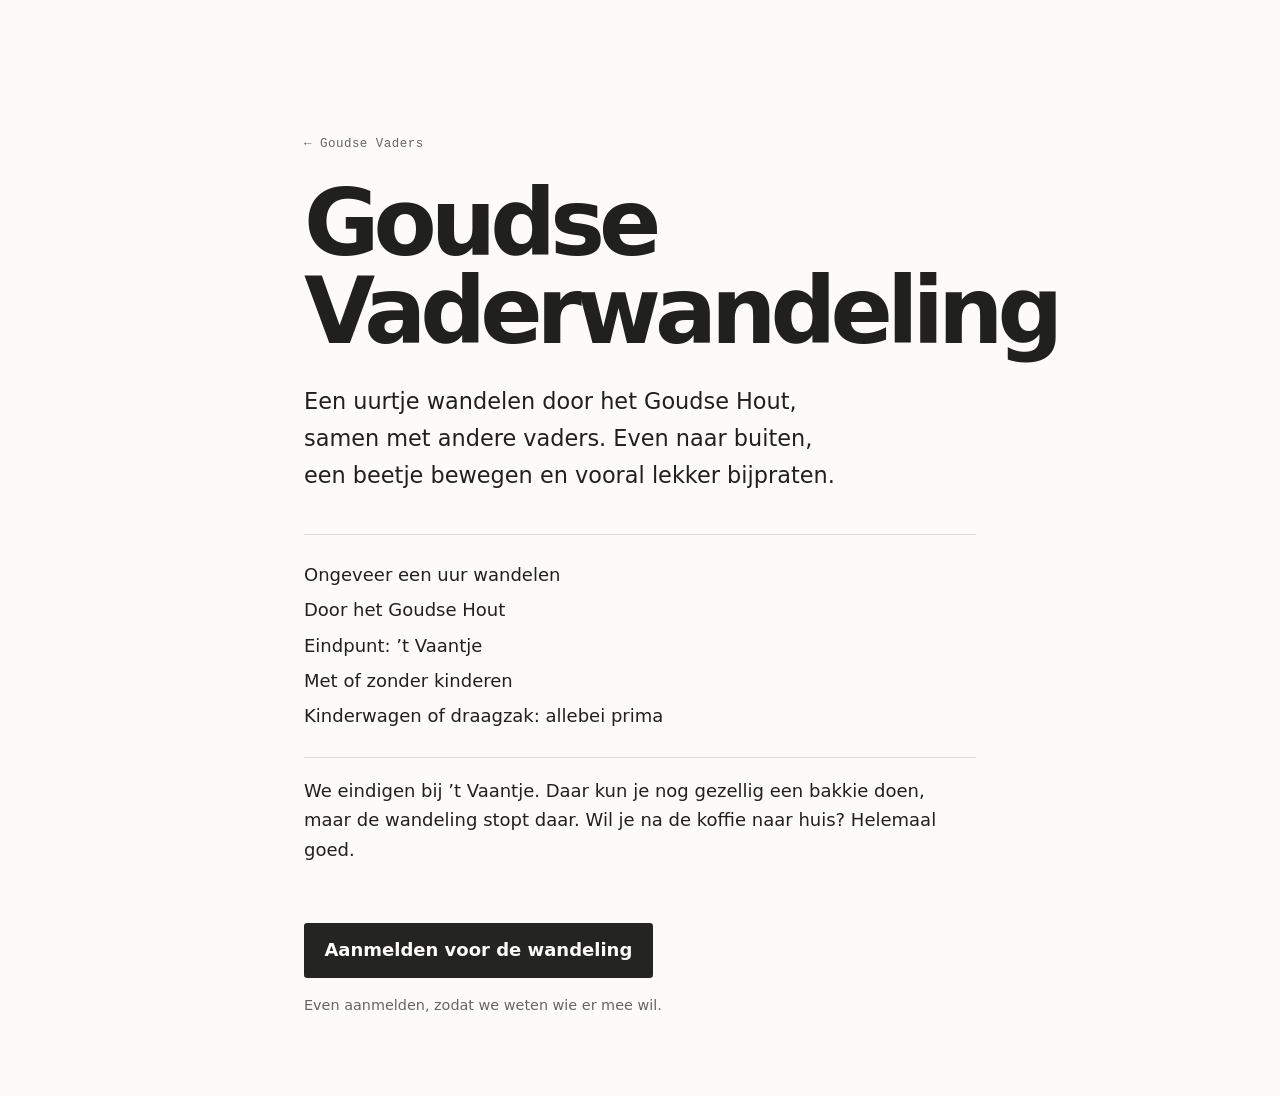
==== wandeling/index.html @ 030c8893 "Verwijder emoji's van wandelpagina" ====
<!doctype html>
<html lang="nl">
  <head>
    <meta charset="utf-8">
    <meta name="viewport" content="width=device-width, initial-scale=1">
    <title>Goudse Vaderwandeling | Goudse Vaders</title>
    <meta name="description" content="Een uurtje wandelen door het Goudse Hout met andere vaders. De Goudse Vaderwandeling eindigt bij ’t Vaantje.">
    <meta name="robots" content="index, follow">
    <link rel="canonical" href="https://goudsevaders.nl/wandeling">
    <link rel="stylesheet" href="../styles.css">
    <style>
      .walk { width:min(100% - 3rem,42rem); margin:0 auto; padding:clamp(4.5rem,14vh,8rem) 0 4rem; }
      .back { color:var(--muted); font-family:ui-monospace,"SFMono-Regular",Menlo,Consolas,monospace; font-size:.78rem; letter-spacing:.04em; text-decoration:none; }
      .back:hover { color:var(--ink); }
      h1 { max-width:14ch; margin:1.5rem 0 1.65rem; font-size:clamp(2.8rem,9vw,5.75rem); font-weight:650; letter-spacing:-.065em; line-height:.96; }
      .lead { max-width:34rem; margin:0; font-size:clamp(1.15rem,2.6vw,1.4rem); }
      .details { margin:2.5rem 0 0; padding:1.25rem 0; border-top:1px solid #deddd8; border-bottom:1px solid #deddd8; }
      .details p { margin:.35rem 0; }
      .cta { display:inline-block; margin-top:2.5rem; padding:.85rem 1.15rem; border:2px solid var(--accent); border-radius:.2rem; background:var(--accent); color:var(--paper); font-weight:700; line-height:1.35; text-decoration:none; }
      .cta:hover { background:transparent; color:var(--accent); }
      .note { margin-top:1rem; color:var(--muted); font-size:.9rem; }
      @media (max-width:480px) { .walk { width:min(100% - 2.25rem,42rem); padding-top:3.5rem; } }
    </style>
  </head>
  <body>
    <main class="walk">
      <a class="back" href="/">← Goudse Vaders</a>
      <h1>Goudse Vaderwandeling</h1>
      <p class="lead">Een uurtje wandelen door het Goudse Hout, samen met andere vaders. Even naar buiten, een beetje bewegen en vooral lekker bijpraten.</p>
      <div class="details">
        <p>Ongeveer een uur wandelen</p>
        <p>Door het Goudse Hout</p>
        <p>Eindpunt: ’t Vaantje</p>
        <p>Met of zonder kinderen</p>
        <p>Kinderwagen of draagzak: allebei prima</p>
      </div>
      <p>We eindigen bij ’t Vaantje. Daar kun je nog gezellig een bakkie doen, maar de wandeling stopt daar. Wil je na de koffie naar huis? Helemaal goed.</p>
      <a class="cta" href="https://tally.so/r/J9Nr4J" target="_blank" rel="noopener noreferrer">Aanmelden voor de wandeling</a>
      <p class="note">Even aanmelden, zodat we weten wie er mee wil.</p>
    </main>
  </body>
</html>
---- styles.css ----
:root {
  color-scheme: light;
  --paper: #fcfbf8;
  --ink: #20201e;
  --muted: #66655f;
  --accent: #242421;
  --focus: #1769aa;
}

* {
  box-sizing: border-box;
}

body {
  min-width: 320px;
  min-height: 100vh;
  margin: 0;
  background: var(--paper);
  color: var(--ink);
  font-family: ui-sans-serif, system-ui, -apple-system, BlinkMacSystemFont, "Segoe UI", sans-serif;
  font-size: 18px;
  line-height: 1.65;
}

.intro {
  width: min(100% - 3rem, 42rem);
  margin: 0 auto;
  padding: clamp(5.5rem, 18vh, 11rem) 0 4rem;
}

.location,
.sign-off {
  margin: 0;
  color: var(--muted);
  font-family: ui-monospace, "SFMono-Regular", Menlo, Consolas, monospace;
  font-size: 0.78rem;
  letter-spacing: 0.04em;
}

h1 {
  max-width: 12ch;
  margin: 0.45rem 0 1.65rem;
  font-size: clamp(2.8rem, 9vw, 5.75rem);
  font-weight: 650;
  letter-spacing: -0.065em;
  line-height: 0.96;
}

.lead {
  max-width: 34rem;
  margin: 0;
  font-size: clamp(1.15rem, 2.6vw, 1.4rem);
}

.local-copy {
  max-width: 33rem;
  margin: 1.25rem 0 0;
  color: var(--muted);
}

.community-link {
  display: inline-block;
  margin-top: 2.5rem;
  padding: 0.85rem 1.15rem;
  border: 2px solid var(--accent);
  border-radius: 0.2rem;
  background: var(--accent);
  color: var(--paper);
  font-weight: 700;
  line-height: 1.35;
  text-decoration: none;
  transition: background-color 160ms ease, color 160ms ease;
}

.community-link:hover {
  background: transparent;
  color: var(--accent);
}

.contact {
  margin: 2.25rem 0 0;
  color: var(--muted);
}

.contact a {
  color: var(--ink);
  text-decoration-thickness: 0.08em;
  text-underline-offset: 0.18em;
}

.sign-off {
  margin-top: 6rem;
}

a:focus-visible {
  outline: 3px solid var(--focus);
  outline-offset: 4px;
}

@media (max-width: 480px) {
  body {
    font-size: 17px;
  }

  .intro {
    width: min(100% - 2.25rem, 42rem);
    padding-top: 4.5rem;
  }

  .sign-off {
    margin-top: 4rem;
  }
}

@media (prefers-reduced-motion: reduce) {
  * {
    transition-duration: 0.01ms !important;
  }
}
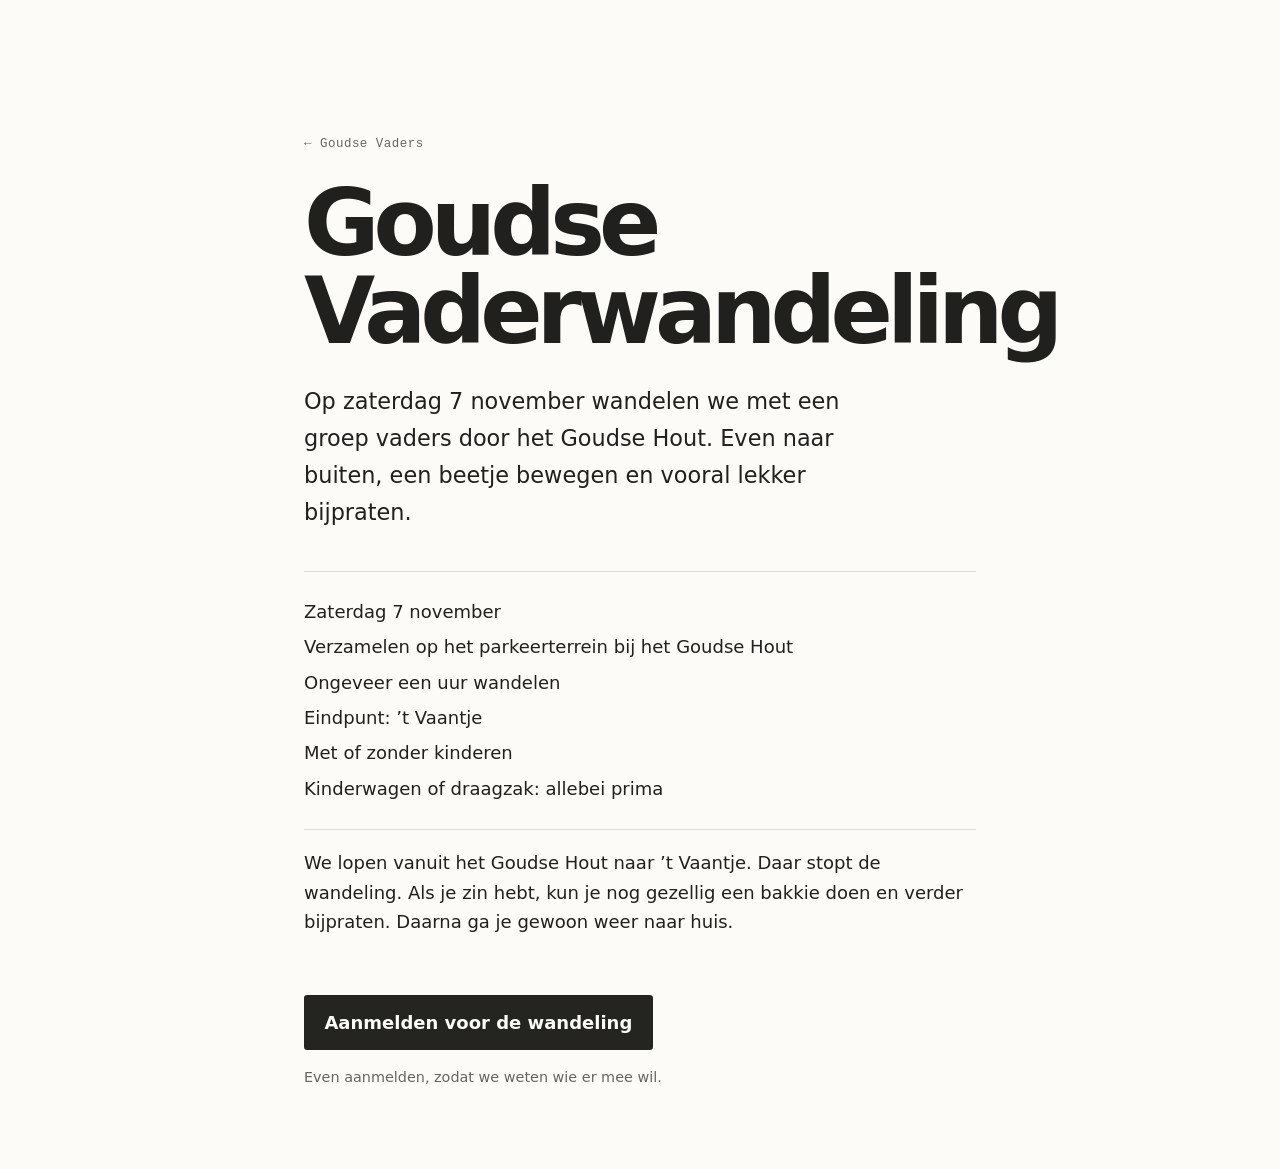
==== commit d250f4ab: "Verbeter tekst en verzamelpunt wandelpagina" ====
--- a/wandeling/index.html
+++ b/wandeling/index.html
@@ -26,15 +26,16 @@
     <main class="walk">
       <a class="back" href="/">← Goudse Vaders</a>
       <h1>Goudse Vaderwandeling</h1>
-      <p class="lead">Een uurtje wandelen door het Goudse Hout, samen met andere vaders. Even naar buiten, een beetje bewegen en vooral lekker bijpraten.</p>
+      <p class="lead">Op zaterdag 7 november wandelen we met een groep vaders door het Goudse Hout. Even naar buiten, een beetje bewegen en vooral lekker bijpraten.</p>
       <div class="details">
+        <p>Zaterdag 7 november</p>
+        <p>Verzamelen op het parkeerterrein bij het Goudse Hout</p>
         <p>Ongeveer een uur wandelen</p>
-        <p>Door het Goudse Hout</p>
         <p>Eindpunt: ’t Vaantje</p>
         <p>Met of zonder kinderen</p>
         <p>Kinderwagen of draagzak: allebei prima</p>
       </div>
-      <p>We eindigen bij ’t Vaantje. Daar kun je nog gezellig een bakkie doen, maar de wandeling stopt daar. Wil je na de koffie naar huis? Helemaal goed.</p>
+      <p>We lopen vanuit het Goudse Hout naar ’t Vaantje. Daar stopt de wandeling. Als je zin hebt, kun je nog gezellig een bakkie doen en verder bijpraten. Daarna ga je gewoon weer naar huis.</p>
       <a class="cta" href="https://tally.so/r/J9Nr4J" target="_blank" rel="noopener noreferrer">Aanmelden voor de wandeling</a>
       <p class="note">Even aanmelden, zodat we weten wie er mee wil.</p>
     </main>
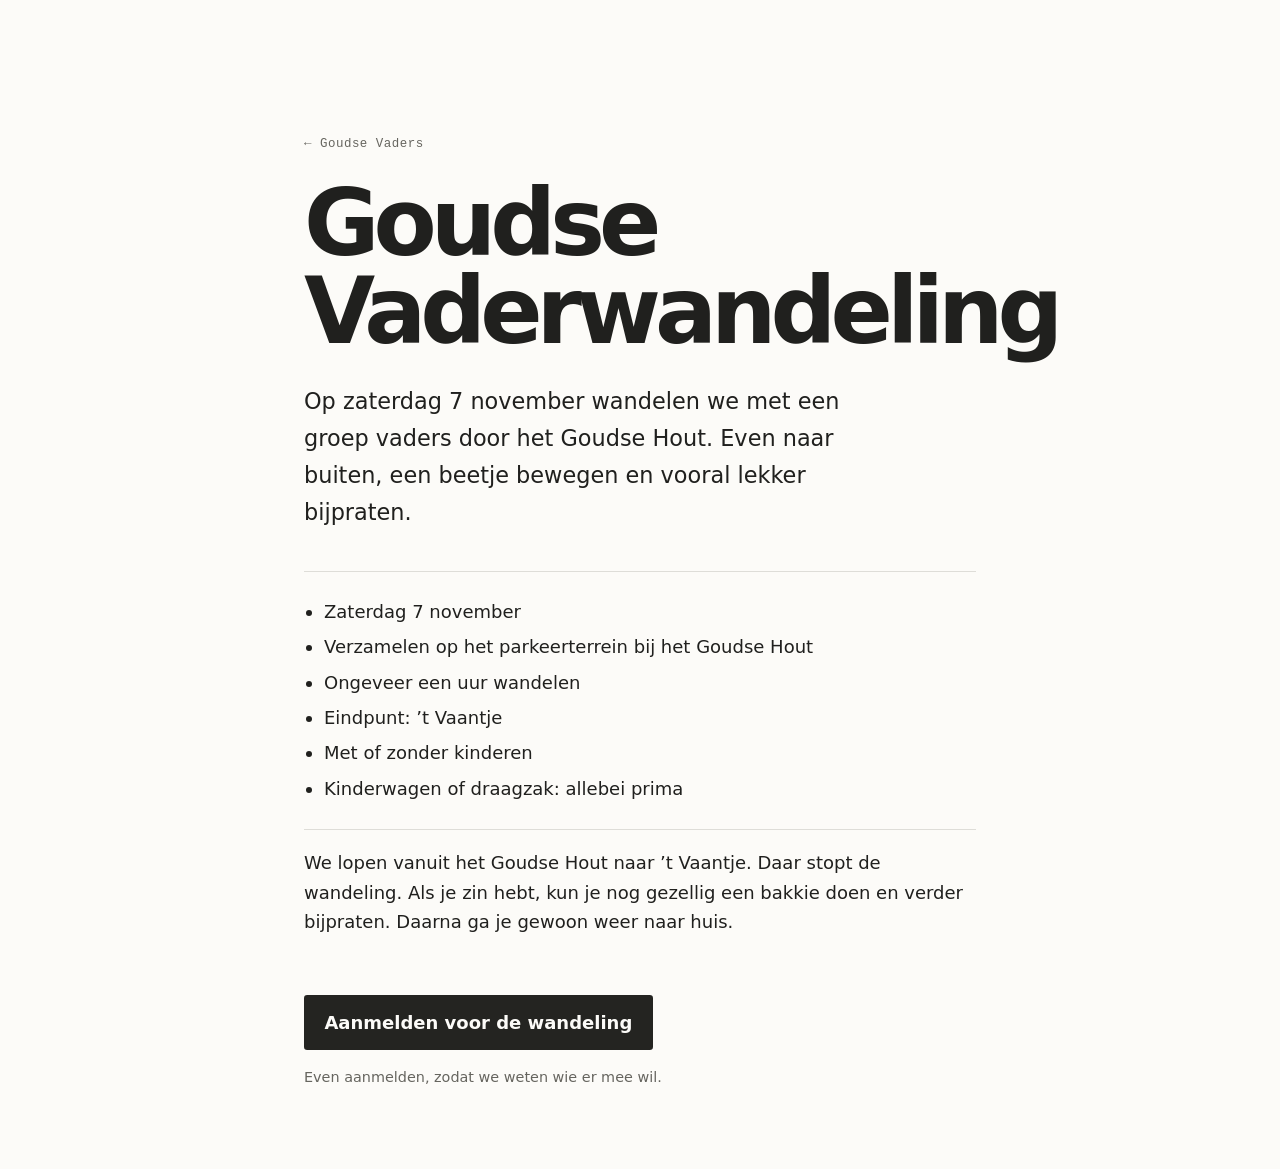
==== commit cebf27ab: "Vervang emoji's door bullet points" ====
--- a/wandeling/index.html
+++ b/wandeling/index.html
@@ -15,7 +15,8 @@
       h1 { max-width:14ch; margin:1.5rem 0 1.65rem; font-size:clamp(2.8rem,9vw,5.75rem); font-weight:650; letter-spacing:-.065em; line-height:.96; }
       .lead { max-width:34rem; margin:0; font-size:clamp(1.15rem,2.6vw,1.4rem); }
       .details { margin:2.5rem 0 0; padding:1.25rem 0; border-top:1px solid #deddd8; border-bottom:1px solid #deddd8; }
-      .details p { margin:.35rem 0; }
+      .details ul { margin:0; padding-left:1.25rem; }
+      .details li { margin:.35rem 0; }
       .cta { display:inline-block; margin-top:2.5rem; padding:.85rem 1.15rem; border:2px solid var(--accent); border-radius:.2rem; background:var(--accent); color:var(--paper); font-weight:700; line-height:1.35; text-decoration:none; }
       .cta:hover { background:transparent; color:var(--accent); }
       .note { margin-top:1rem; color:var(--muted); font-size:.9rem; }
@@ -28,12 +29,14 @@
       <h1>Goudse Vaderwandeling</h1>
       <p class="lead">Op zaterdag 7 november wandelen we met een groep vaders door het Goudse Hout. Even naar buiten, een beetje bewegen en vooral lekker bijpraten.</p>
       <div class="details">
-        <p>Zaterdag 7 november</p>
-        <p>Verzamelen op het parkeerterrein bij het Goudse Hout</p>
-        <p>Ongeveer een uur wandelen</p>
-        <p>Eindpunt: ’t Vaantje</p>
-        <p>Met of zonder kinderen</p>
-        <p>Kinderwagen of draagzak: allebei prima</p>
+        <ul>
+          <li>Zaterdag 7 november</li>
+          <li>Verzamelen op het parkeerterrein bij het Goudse Hout</li>
+          <li>Ongeveer een uur wandelen</li>
+          <li>Eindpunt: ’t Vaantje</li>
+          <li>Met of zonder kinderen</li>
+          <li>Kinderwagen of draagzak: allebei prima</li>
+        </ul>
       </div>
       <p>We lopen vanuit het Goudse Hout naar ’t Vaantje. Daar stopt de wandeling. Als je zin hebt, kun je nog gezellig een bakkie doen en verder bijpraten. Daarna ga je gewoon weer naar huis.</p>
       <a class="cta" href="https://tally.so/r/J9Nr4J" target="_blank" rel="noopener noreferrer">Aanmelden voor de wandeling</a>
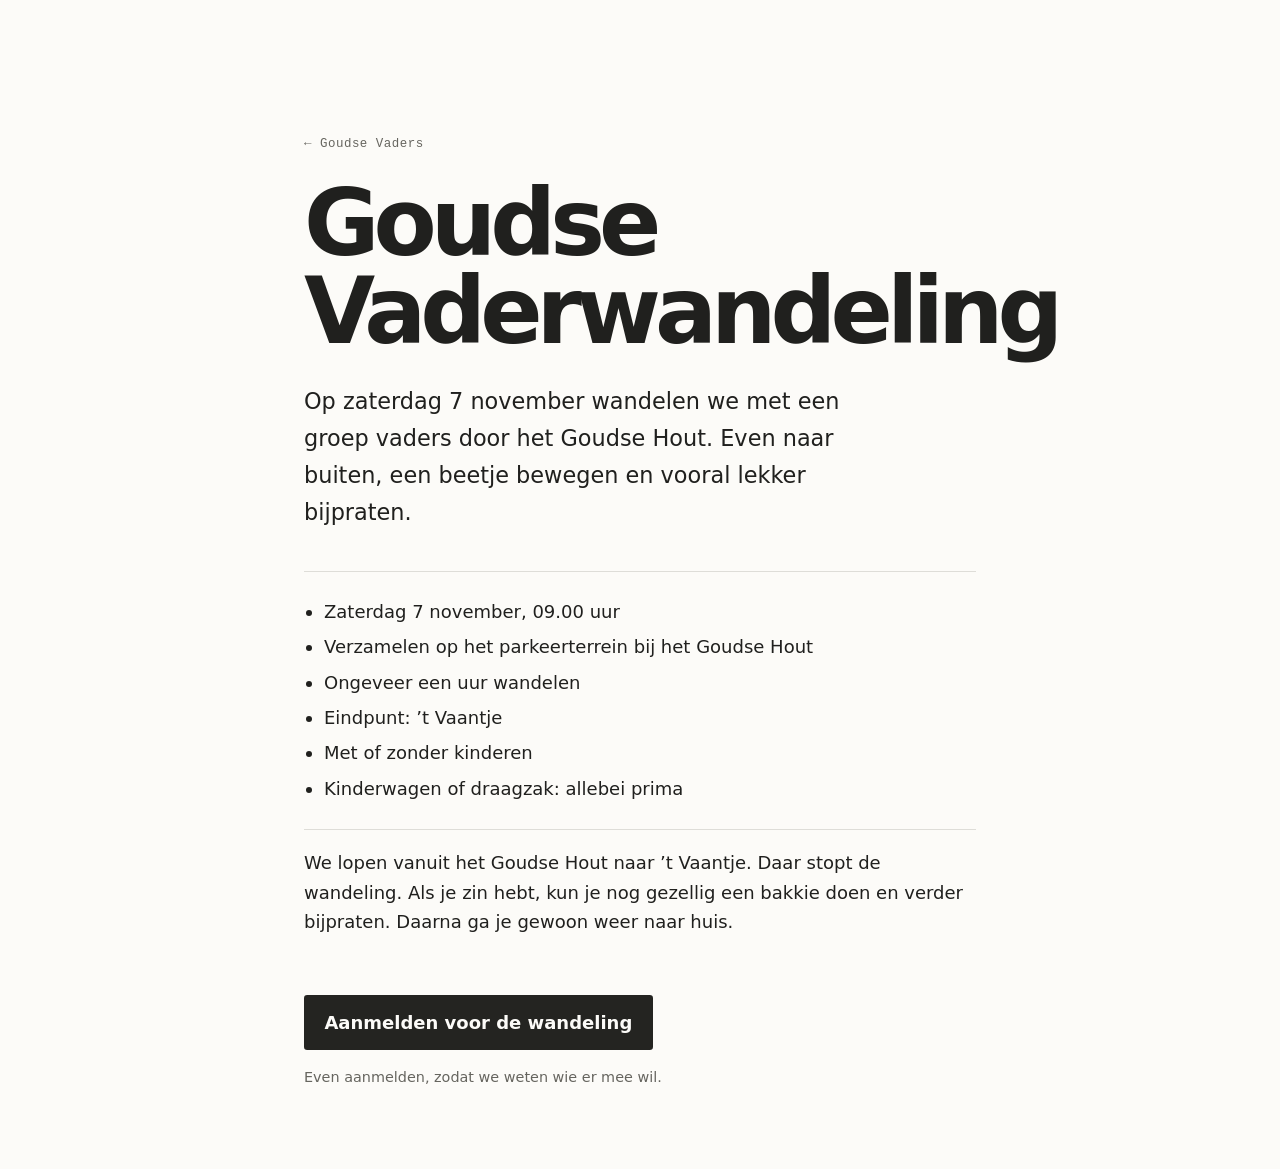
==== commit 8e996b22: "Voeg starttijd toe aan wandelpagina" ====
--- a/wandeling/index.html
+++ b/wandeling/index.html
@@ -30,7 +30,7 @@
       <p class="lead">Op zaterdag 7 november wandelen we met een groep vaders door het Goudse Hout. Even naar buiten, een beetje bewegen en vooral lekker bijpraten.</p>
       <div class="details">
         <ul>
-          <li>Zaterdag 7 november</li>
+          <li>Zaterdag 7 november, 09.00 uur</li>
           <li>Verzamelen op het parkeerterrein bij het Goudse Hout</li>
           <li>Ongeveer een uur wandelen</li>
           <li>Eindpunt: ’t Vaantje</li>
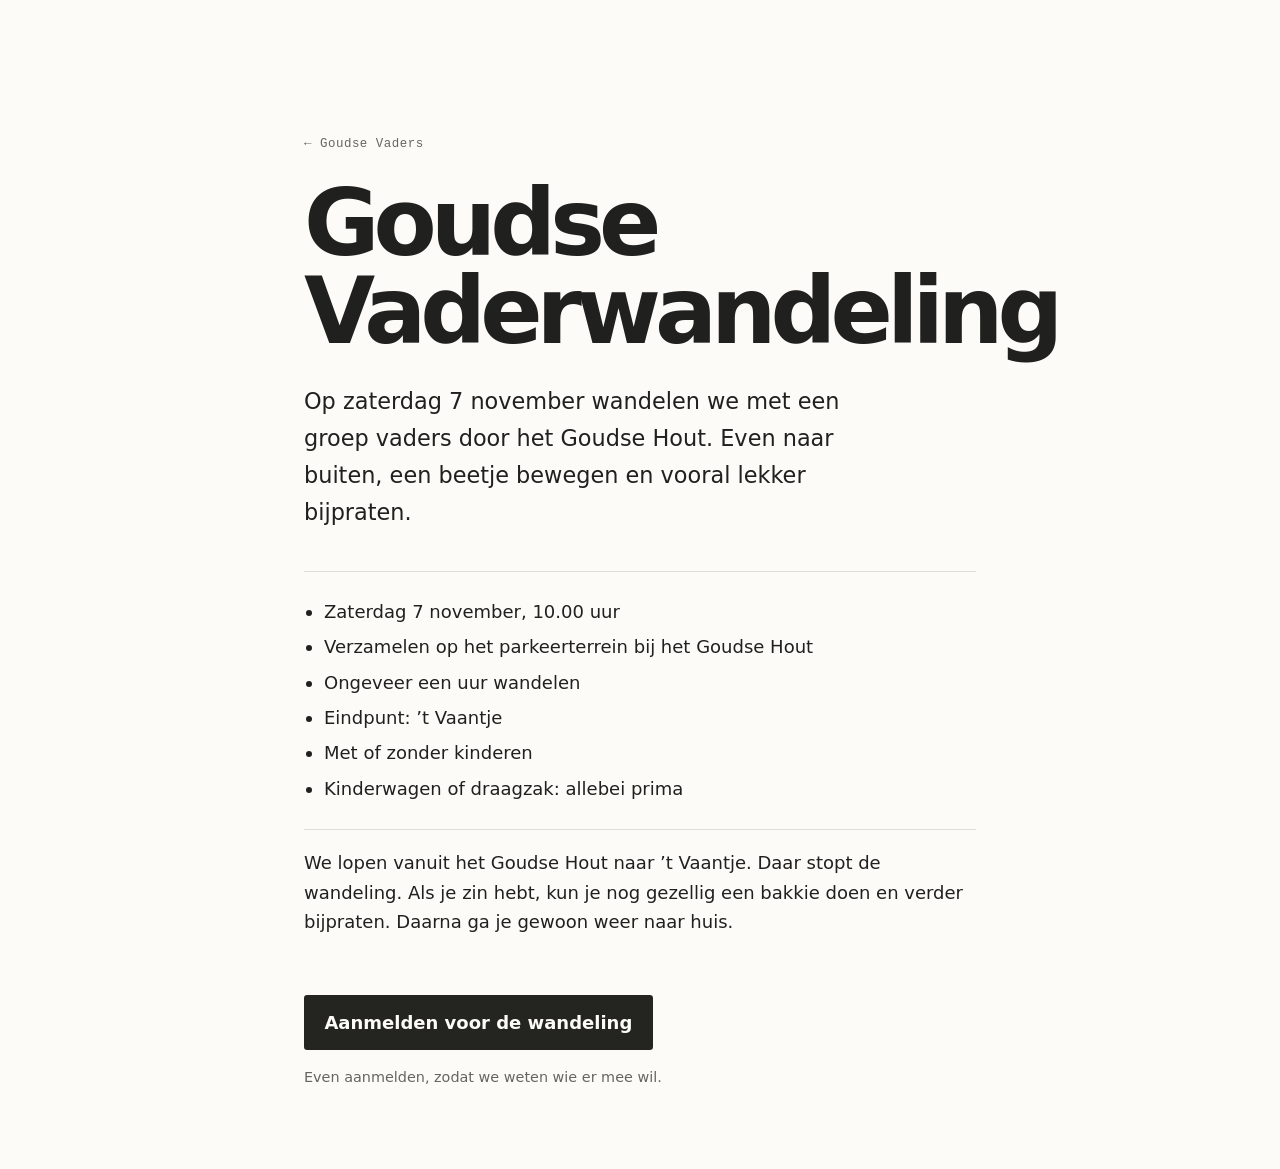
==== commit 0f0afa38: "Wijzig starttijd naar 10.00 uur" ====
--- a/wandeling/index.html
+++ b/wandeling/index.html
@@ -30,7 +30,7 @@
       <p class="lead">Op zaterdag 7 november wandelen we met een groep vaders door het Goudse Hout. Even naar buiten, een beetje bewegen en vooral lekker bijpraten.</p>
       <div class="details">
         <ul>
-          <li>Zaterdag 7 november, 09.00 uur</li>
+          <li>Zaterdag 7 november, 10.00 uur</li>
           <li>Verzamelen op het parkeerterrein bij het Goudse Hout</li>
           <li>Ongeveer een uur wandelen</li>
           <li>Eindpunt: ’t Vaantje</li>
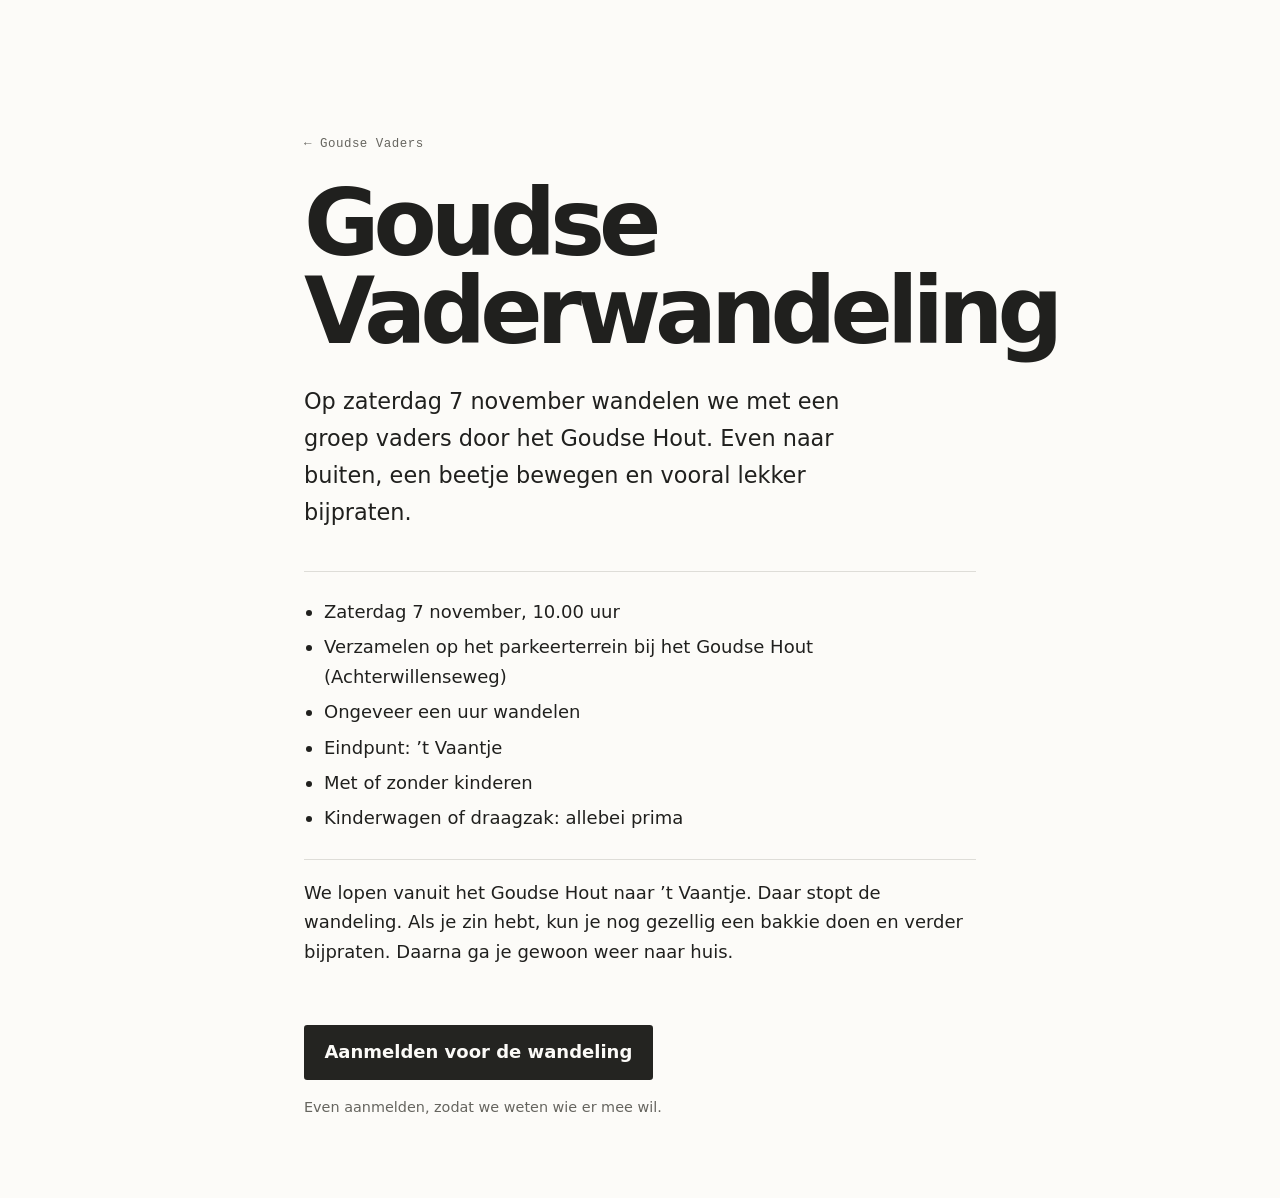
==== commit 08d24471: "Voeg Achterwillenseweg toe aan verzamelpunt" ====
--- a/wandeling/index.html
+++ b/wandeling/index.html
@@ -31,7 +31,7 @@
       <div class="details">
         <ul>
           <li>Zaterdag 7 november, 10.00 uur</li>
-          <li>Verzamelen op het parkeerterrein bij het Goudse Hout</li>
+          <li>Verzamelen op het parkeerterrein bij het Goudse Hout (Achterwillenseweg)</li>
           <li>Ongeveer een uur wandelen</li>
           <li>Eindpunt: ’t Vaantje</li>
           <li>Met of zonder kinderen</li>
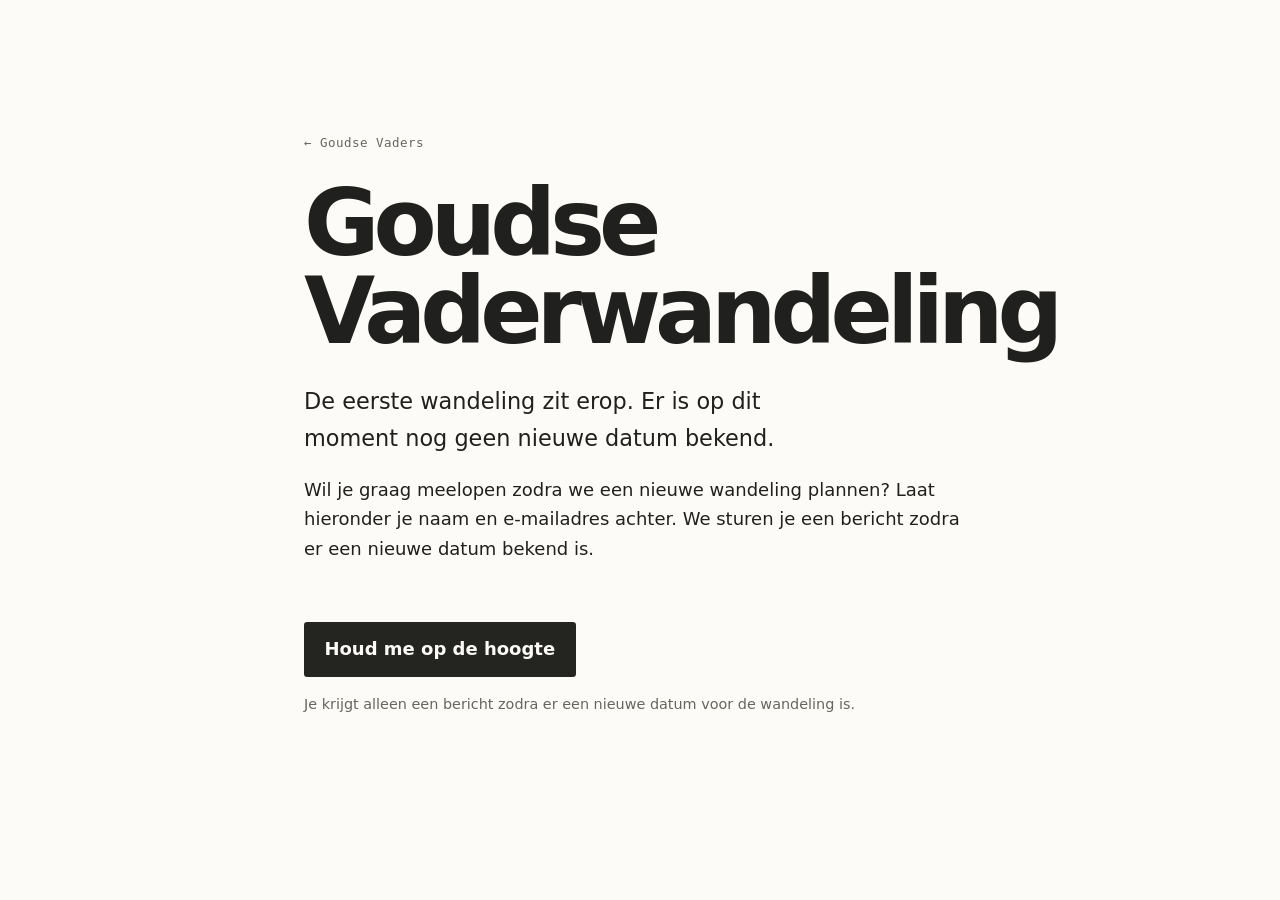
==== commit c6eb3953: "Update vaderwandeling page to collect interest for next date" ====
--- a/wandeling/index.html
+++ b/wandeling/index.html
@@ -4,7 +4,7 @@
     <meta charset="utf-8">
     <meta name="viewport" content="width=device-width, initial-scale=1">
     <title>Goudse Vaderwandeling | Goudse Vaders</title>
-    <meta name="description" content="Een uurtje wandelen door het Goudse Hout met andere vaders. De Goudse Vaderwandeling eindigt bij ’t Vaantje.">
+    <meta name="description" content="Wil je meelopen met de volgende Goudse Vaderwandeling? Laat je gegevens achter en we laten je weten zodra er een nieuwe datum bekend is.">
     <meta name="robots" content="index, follow">
     <link rel="canonical" href="https://goudsevaders.nl/wandeling">
     <link rel="stylesheet" href="../styles.css">
@@ -14,9 +14,6 @@
       .back:hover { color:var(--ink); }
       h1 { max-width:14ch; margin:1.5rem 0 1.65rem; font-size:clamp(2.8rem,9vw,5.75rem); font-weight:650; letter-spacing:-.065em; line-height:.96; }
       .lead { max-width:34rem; margin:0; font-size:clamp(1.15rem,2.6vw,1.4rem); }
-      .details { margin:2.5rem 0 0; padding:1.25rem 0; border-top:1px solid #deddd8; border-bottom:1px solid #deddd8; }
-      .details ul { margin:0; padding-left:1.25rem; }
-      .details li { margin:.35rem 0; }
       .cta { display:inline-block; margin-top:2.5rem; padding:.85rem 1.15rem; border:2px solid var(--accent); border-radius:.2rem; background:var(--accent); color:var(--paper); font-weight:700; line-height:1.35; text-decoration:none; }
       .cta:hover { background:transparent; color:var(--accent); }
       .note { margin-top:1rem; color:var(--muted); font-size:.9rem; }
@@ -27,20 +24,10 @@
     <main class="walk">
       <a class="back" href="/">← Goudse Vaders</a>
       <h1>Goudse Vaderwandeling</h1>
-      <p class="lead">Op zaterdag 7 november wandelen we met een groep vaders door het Goudse Hout. Even naar buiten, een beetje bewegen en vooral lekker bijpraten.</p>
-      <div class="details">
-        <ul>
-          <li>Zaterdag 7 november, 10.00 uur</li>
-          <li>Verzamelen op het parkeerterrein bij het Goudse Hout (Achterwillenseweg)</li>
-          <li>Ongeveer een uur wandelen</li>
-          <li>Eindpunt: ’t Vaantje</li>
-          <li>Met of zonder kinderen</li>
-          <li>Kinderwagen of draagzak: allebei prima</li>
-        </ul>
-      </div>
-      <p>We lopen vanuit het Goudse Hout naar ’t Vaantje. Daar stopt de wandeling. Als je zin hebt, kun je nog gezellig een bakkie doen en verder bijpraten. Daarna ga je gewoon weer naar huis.</p>
-      <a class="cta" href="https://tally.so/r/J9Nr4J" target="_blank" rel="noopener noreferrer">Aanmelden voor de wandeling</a>
-      <p class="note">Even aanmelden, zodat we weten wie er mee wil.</p>
+      <p class="lead">De eerste wandeling zit erop. Er is op dit moment nog geen nieuwe datum bekend.</p>
+      <p>Wil je graag meelopen zodra we een nieuwe wandeling plannen? Laat hieronder je naam en e-mailadres achter. We sturen je een bericht zodra er een nieuwe datum bekend is.</p>
+      <a class="cta" href="https://tally.so/r/NqqK0N" target="_blank" rel="noopener noreferrer">Houd me op de hoogte</a>
+      <p class="note">Je krijgt alleen een bericht zodra er een nieuwe datum voor de wandeling is.</p>
     </main>
   </body>
-</html>
+</html>
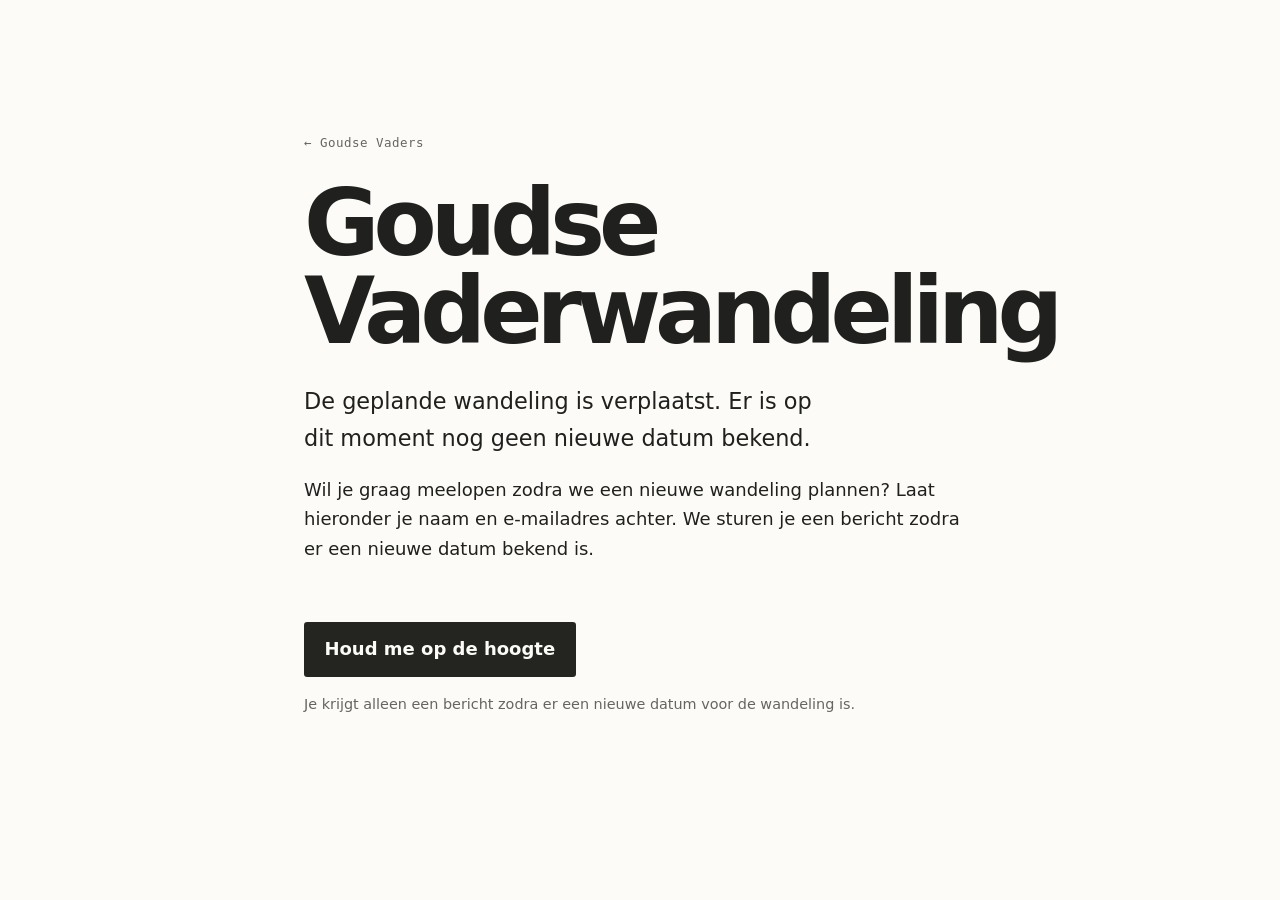
==== commit 7b1fbad3: "Clarify that the vaderwandeling has been rescheduled" ====
--- a/wandeling/index.html
+++ b/wandeling/index.html
@@ -24,7 +24,7 @@
     <main class="walk">
       <a class="back" href="/">← Goudse Vaders</a>
       <h1>Goudse Vaderwandeling</h1>
-      <p class="lead">De eerste wandeling zit erop. Er is op dit moment nog geen nieuwe datum bekend.</p>
+      <p class="lead">De geplande wandeling is verplaatst. Er is op dit moment nog geen nieuwe datum bekend.</p>
       <p>Wil je graag meelopen zodra we een nieuwe wandeling plannen? Laat hieronder je naam en e-mailadres achter. We sturen je een bericht zodra er een nieuwe datum bekend is.</p>
       <a class="cta" href="https://tally.so/r/NqqK0N" target="_blank" rel="noopener noreferrer">Houd me op de hoogte</a>
       <p class="note">Je krijgt alleen een bericht zodra er een nieuwe datum voor de wandeling is.</p>
